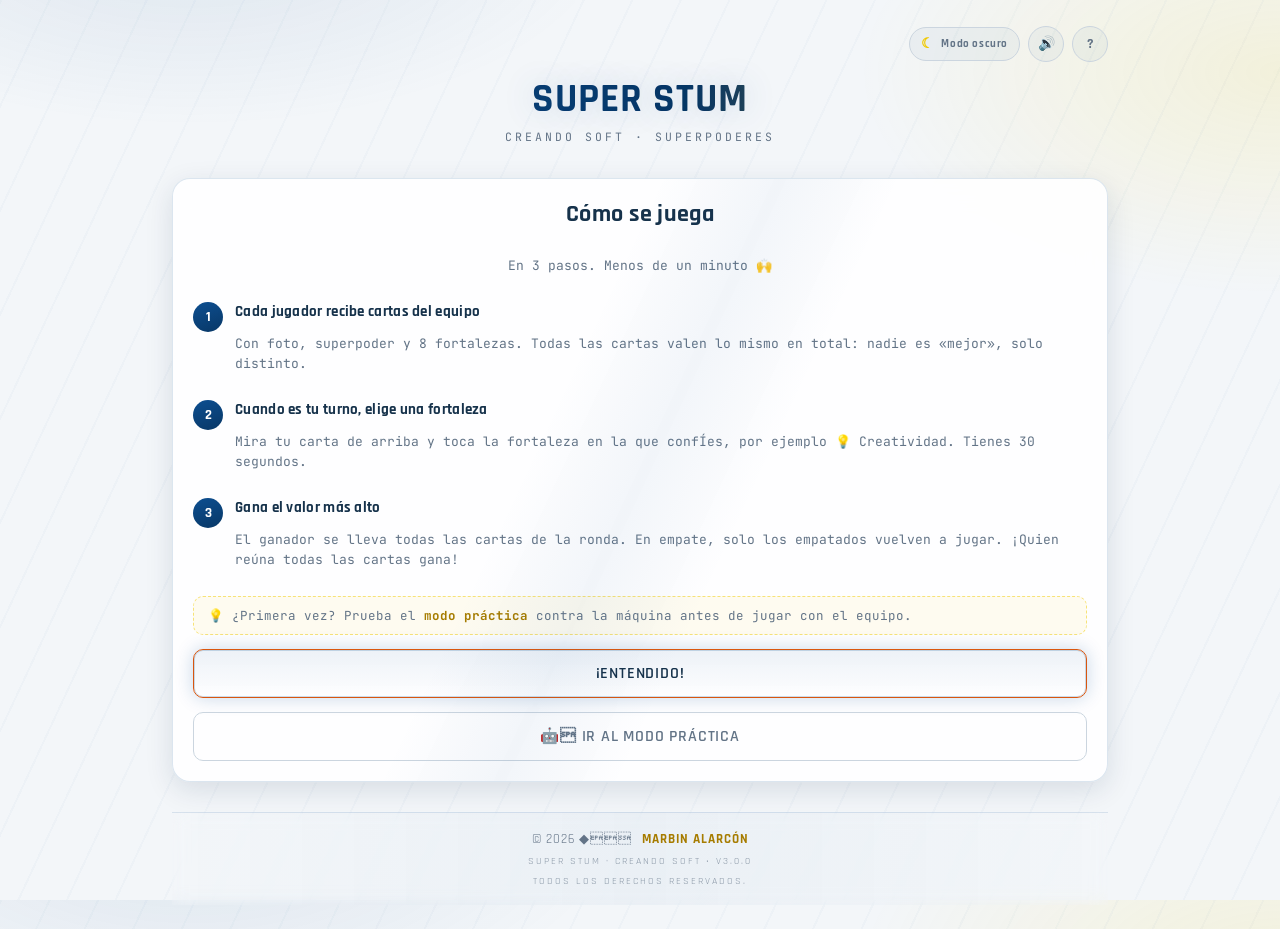
==== index.html @ 9ad87835 "first commit" ====
<!DOCTYPE html>
<html lang="es">

<head>
    <meta charset="UTF-8">
    <meta name="viewport"
        content="width=device-width, initial-scale=1, maximum-scale=1, user-scalable=no, viewport-fit=cover">
    <meta name="theme-color" id="meta-theme-color" content="#080b10">
    <meta name="description"
        content="Juego de cartas de superpoderes del equipo, estilo Super Trunfo, multijugador en lí­nea ví­a P2P.">
    <title>SUPER STUM - Creando Soft</title>

    <!-- PWA: manifiesto e iconos -->
    <link rel="manifest" href="manifest.json">
    <link rel="icon" href="icons/icon.svg" type="image/svg+xml">
    <!-- iOS no admite SVG aquÃ­: coloca un PNG de 192px en icons/icon-192.png -->
    <link rel="apple-touch-icon" href="icons/icon-192.png">
    <meta name="apple-mobile-web-app-capable" content="yes">
    <meta name="apple-mobile-web-app-status-bar-style" content="black-translucent">
    <meta name="apple-mobile-web-app-title" content="SUPER STUM">
    <meta name="mobile-web-app-capable" content="yes">

    <!-- Tema antes del primer render: evita el destello de color al abrir la app.
         Este fragmento va inline a propósito; el resto del JS está en js/app.js. -->
    <script>
        (function () {
            var m = null;
            try { m = localStorage.getItem("superstum-theme"); } catch (e) { }
            if (m !== "light" && m !== "dark") {
                m = (window.matchMedia && window.matchMedia("(prefers-color-scheme: light)").matches) ? "light" : "dark";
            }
            document.documentElement.setAttribute("data-theme", m);
        })();
    </script>

    <link rel="preconnect" href="https://fonts.googleapis.com">
    <link rel="preconnect" href="https://fonts.gstatic.com" crossorigin>
    <link
        href="https://fonts.googleapis.com/css2?family=Rajdhani:wght@500;600;700&family=JetBrains+Mono:wght@400;500;600;700&display=swap"
        rel="stylesheet">

    <!-- Estilos de la app (separados del HTML) -->
    <link rel="stylesheet" href="css/styles.css">
</head>

<body>
    <div id="app">

        <div class="logo">
            <div class="top-controls">
                <button class="theme-toggle" id="btn-theme" type="button" aria-label="Cambiar modo de color" title="Cambiar modo claro/oscuro">
                    <span id="theme-icon">☀</span>
                    <span id="theme-label">Modo claro</span>
                </button>
                <button class="round-btn" id="btn-sound" type="button" aria-label="Activar o silenciar sonidos" title="Sonidos: activados/desactivados">ð</button>
                <button class="round-btn" id="btn-help" type="button" aria-label="Cómo se juega" title="Cómo se juega">?</button>
            </div>
            <h1>SUPER STUM</h1>
            <p id="app-subtitle">Creando Soft</p>
        </div>

        <!-- ===================== LOBBY ===================== -->
        <section id="screen-lobby" class="screen active">
            <div class="panel name-field">
                <label for="input-name">Tu nombre</label>
                <input type="text" id="input-name" class="name-input" placeholder="Tu nombre o apodo" maxlength="18">
            </div>

            <details class="panel respect-note">
                <summary>🤝 Juego limpio: cómo se hicieron las cartas</summary>
                <ul id="respect-list"></ul>
            </details>

            <div class="mode-row">
                <div class="panel mode-card" id="btn-goto-host">
                    <h3>🎮 Crear sala</h3>
                    <p class="muted">Genera un código y compártelo con hasta 5 compañeros.</p>
                </div>

                <div class="divider">o</div>

                <div class="panel mode-card join">
                    <h3>🔗 Unirse a sala</h3>
                    <p class="muted">Ingresa el código que te compartió el anfitrión.</p>
                    <div class="stack" style="margin-top:12px;">
                        <input type="text" id="input-join-code" placeholder="Código" maxlength="8">
                        <button class="btn btn-accent btn-block" id="btn-join">Unirme a la partida</button>
                    </div>
                </div>
                <div class="divider">o</div>

                <div class="panel mode-card bot" id="btn-solo">
                    <h3>🤖 Modo práctica</h3>
                    <p class="muted">Juega solo contra 3 rivales virtuales. Ideal para aprender sin crear sala y sin conexión.</p>
                </div>
            </div>

            <p class="muted center" style="margin-top:6px;">Para jugar con tus compañeros se necesita conexión a
                internet. Hasta 6 jugadores por sala. El <b>modo práctica</b> funciona sin conexión.</p>
        </section>

        <!-- ===================== CÓMO JUGAR ===================== -->
        <section id="screen-help" class="screen">
            <div class="panel stack help-panel">
                <h2 class="center">Cómo se juega</h2>
                <p class="muted center">En 3 pasos. Menos de un minuto 🙌</p>

                <ol class="help-steps">
                    <li>
                        <span class="step-num">1</span>
                        <div>
                            <b>Cada jugador recibe cartas del equipo</b>
                            <p class="muted">Con foto, superpoder y 8 fortalezas. Todas las cartas valen lo mismo en
                                total: nadie es «mejor», solo distinto.</p>
                        </div>
                    </li>
                    <li>
                        <span class="step-num">2</span>
                        <div>
                            <b>Cuando es tu turno, elige una fortaleza</b>
                            <p class="muted">Mira tu carta de arriba y toca la fortaleza en la que confÍ­es, por ejemplo
                                💡 Creatividad. Tienes 30 segundos.</p>
                        </div>
                    </li>
                    <li>
                        <span class="step-num">3</span>
                        <div>
                            <b>Gana el valor más alto</b>
                            <p class="muted">El ganador se lleva todas las cartas de la ronda. En empate, solo los
                                empatados vuelven a jugar. ¡Quien reúna todas las cartas gana!</p>
                        </div>
                    </li>
                </ol>

                <div class="help-tip">💡 ¿Primera vez? Prueba el <b>modo práctica</b> contra la máquina antes de jugar
                    con el equipo.</div>

                <button class="btn btn-primary btn-block" id="btn-help-ok">¡Entendido!</button>
                <button class="btn btn-ghost btn-block" id="btn-help-solo">🤖 Ir al modo práctica</button>
            </div>
        </section>

        <!-- ===================== SALA DE ESPERA / LOBBY ===================== -->
        <section id="screen-waiting" class="screen">
            <div class="panel stack lobby-panel">
                <h3 id="waiting-title" class="center">Creando sala...</h3>
                <div id="waiting-code-block" class="hidden">
                    <p class="muted center">Comparte este código con tus compañeros:</p>
                    <div class="code-display" id="host-code">------</div>
                    <button class="btn btn-ghost btn-block" id="btn-copy-code" style="margin-top:10px;">📋 Copiar código</button>
                    <button class="btn btn-ghost btn-block" id="btn-share-code" style="margin-top:8px;">📤 Compartir código</button>
                </div>
                <div class="spinner" id="waiting-spinner"></div>
                <p class="muted center" id="waiting-status">Esperando conexión… </p>

                <div class="player-roster" id="lobby-roster"></div>

                <button class="btn btn-primary btn-block hidden" id="btn-start-game">▶ Iniciar partida</button>
                <button class="btn btn-ghost btn-block" id="btn-cancel-wait">Cancelar</button>
            </div>
        </section>

        <!-- ===================== JUEGO ===================== -->
        <section id="screen-game" class="screen">
            <div class="hud">
                <div class="hud-left">
                    <span class="pill room-pill"><span class="dot"></span> <b id="hud-room-code">—</b></span>
                    <span class="pill">👥 <b id="hud-player-count">0</b></span>
                    <span class="pill">Ronda <b id="hud-round">0</b></span>
                </div>
                <button class="btn-icon" id="btn-leave-game" title="Salir de la partida">✕</button>
            </div>

            <div class="hud">
                <span class="pill">🃏 Mis cartas: <b id="hud-my-cards">0</b></span>
                <div id="turn-banner" class="turn-banner">Repartiendo cartas…</div>
            </div>
            <div class="turn-timer hidden" id="turn-timer"><span id="turn-timer-fill"></span></div>
            

            <div class="arena">
                <div class="opponents-strip" id="opponents-strip"></div>

                <div class="main-duel">
                    <div class="card-wrap">
                        <div class="card" id="card-mine">
                            <div class="card-media" id="media-mine">
                                <div class="glyph-fallback">🂠</div>
                            </div>
                            <div class="card-top">
                                <span class="el-tag">—</span>
                            </div>
                            <div class="card-body">
                                <div class="card-header">
                                    <div class="card-name">—</div>
                                    <div class="card-power" id="power-mine"></div>
                                    <div class="card-quote" id="quote-mine"></div>
                                </div>
                                <div class="stats" id="stats-mine"></div>
                            </div>
                        </div>
                    </div>

                    <div class="turn-hint hidden" id="turn-hint">👇 Toca una fortaleza de tu carta para competir</div>
                    <div class="pot-tag hidden" id="pot-tag"></div>
                    <div class="log-box" id="log-box">La partida va a comenzar…</div>
                </div>
            </div>
        </section>



        <!-- ===================== FIN DE PARTIDA ===================== -->
        <section id="screen-gameover" class="screen">
            <div class="trophy" id="go-trophy">🏆</div>
            <h2 id="go-title">—</h2>
            <p class="muted" id="go-sub">—</p></p>
            <div class="final-standings" id="final-standings"></div>
            <div class="stack" style="width:100%; max-width:280px;">
                <button class="btn btn-primary btn-block" id="btn-rematch">↻ Jugar otra vez</button>
                <button class="btn btn-ghost btn-block" id="btn-back-lobby">Volver al inicio</button>
            </div>
        </section>

        <footer class="game-footer">

            <div class="footer-line">
                © 2026 ◆ <strong>Marbin Alarcón</strong>
            </div>

            <div class="footer-line small" id="footer-version">
                SUPER STUM • Creando Soft • v3.0.0
            </div>

            <div class="footer-line small">
                Todos los derechos reservados.
            </div>

        </footer>


    </div>
    <canvas id="confetti"></canvas>
    <div id="toast"></div>

    <!-- Lógica de la app (separada del HTML). PeerJS se descarga bajo demanda
         desde js/app.js al crear o unirse a una sala. -->
    <script src="js/app.js" defer></script>
</body>

</html>
---- css/styles.css ----
/* =====================================================================
   TOKENS â Identidad "Arena HologrÃ¡fica"
   Fondo grafito frÃ­o + energÃ­a Ã¡mbar (tÃº) vs jade (rivales) + acento
   violeta para rareza. TipografÃ­a Rajdhani (condensada, deportiva)
   para display y JetBrains Mono para datos/HUD.
   ===================================================================== */
:root {
    --bg-void: #080b10;
    --bg-panel: #12181f;
    --bg-panel-2: #182029;
    --line: #253040;
    --line-soft: rgba(255, 255, 255, .06);
    --ember: #ff7a29;
    --ember-soft: rgba(255, 122, 41, .18);
    --jade: #17e3a6;
    --jade-soft: rgba(23, 227, 166, .16);
    --violet: #9b7bff;
    --gold: #ffc857;
    --text: #eef4f2;
    --text-dim: #8996a3;
    --danger: #ff4d5e;
    --ok: #17e3a6;
    --radius: 18px;
    --radius-sm: 12px;
    --font-display: 'Rajdhani', sans-serif;
    --font-mono: 'JetBrains Mono', monospace;


    /* Identidad Creando Soft */
    --brand-blue: #0d4f91;
    --brand-blue-dark: #083766;
    --brand-yellow: #f0c900;
    --brand-gray: #7f8790;
    --panel-glass: rgba(16, 34, 54, .78);
    --card-top: #17304a;
    --card-bottom: #081521;
    --white-soft: rgba(255, 255, 255, .06);

    /* Tokens de superficie (se redefinen en modo claro) */
    --fill-1: rgba(255, 255, 255, .03);
    --fill-2: rgba(255, 255, 255, .06);
    --stripe: rgba(255, 255, 255, .015);
    --border-faint: rgba(255, 255, 255, .08);
    --shadow-panel: 0 8px 32px 0 rgba(0, 0, 0, .4);
    --shadow-card: 0 14px 34px -10px rgba(0, 0, 0, .7);
    --hex-text: #091522;
    --avatar-end: #0a0e13;
}

/* Modo claro */
:root[data-theme="light"] {
    --bg-void: #f3f6f9;
    --bg-panel: #ffffff;
    --bg-panel-2: #eef2f6;
    --line: #cbd5df;
    --line-soft: rgba(13, 79, 145, .14);
    --text: #16324b;
    --text-dim: #637487;
    --panel-glass: rgba(255, 255, 255, .88);
    --card-top: #ffffff;
    --card-bottom: #eaf0f5;
    --white-soft: rgba(13, 79, 145, .045);

    --ember: #d9560f;
    --ember-soft: rgba(13, 79, 145, .10);
    --jade: #0a8a67;
    --jade-soft: rgba(240, 201, 0, .14);
    --gold: #a67c00;
    --violet: #6a4fd6;
    --danger: #d7263d;
    --ok: #0a8a67;

    --fill-1: rgba(13, 79, 145, .035);
    --fill-2: rgba(13, 79, 145, .07);
    --stripe: rgba(13, 79, 145, .025);
    --border-faint: rgba(13, 79, 145, .14);
    --shadow-panel: 0 8px 28px 0 rgba(20, 45, 70, .12);
    --shadow-card: 0 14px 34px -10px rgba(20, 45, 70, .18);
    --hex-text: #ffffff;
    --avatar-end: #dfe8ef;
}

:root[data-theme="dark"] {
    color-scheme: dark;
}

:root[data-theme="light"] {
    color-scheme: light;
}

* {
    box-sizing: border-box;
    -webkit-tap-highlight-color: transparent;
}

html,
body {
    height: 100%;
}

body {
    margin: 0;
    min-height: 100vh;
    min-height: 100dvh;
    background:
        radial-gradient(ellipse 60% 40% at 15% -8%, var(--ember-soft), transparent 55%),
        radial-gradient(ellipse 60% 45% at 100% 8%, var(--jade-soft), transparent 55%),
        repeating-linear-gradient(115deg, var(--stripe) 0 2px, transparent 2px 44px),
        var(--bg-void);
    color: var(--text);
    font-family: var(--font-mono);
    overflow-x: hidden;
    padding: env(safe-area-inset-top) env(safe-area-inset-right) env(safe-area-inset-bottom) env(safe-area-inset-left);
}

#app {
    max-width: 560px;
    margin: 0 auto;
    min-height: 100vh;
    min-height: 100dvh;
    display: flex;
    flex-direction: column;
    padding: clamp(14px, 3vw, 20px) clamp(14px, 4vw, 22px) 24px;
}

.screen {
    display: none;
    flex: 1;
    flex-direction: column;
    animation: fadeIn .35s ease;
}

.screen.active {
    display: flex;
}

@keyframes fadeIn {
    from {
        opacity: 0;
        transform: translateY(6px);
    }

    to {
        opacity: 1;
        transform: translateY(0);
    }
}

h1,
h2,
h3 {
    font-family: var(--font-display);
    font-weight: 700;
    margin: 0;
    letter-spacing: .3px;
}

.theme-toggle {
    display: flex;
    width: fit-content;
    align-items: center;
    gap: 7px;
    margin: 0 0 12px auto;
    padding: 7px 11px;
    border: 1px solid var(--line);
    border-radius: 999px;
    background: var(--white-soft);
    color: var(--text-dim);
    font-family: var(--font-display);
    font-size: 11px;
    font-weight: 700;
    letter-spacing: .6px;
    cursor: pointer;
    transition: all .2s ease;
}

.theme-toggle:hover {
    border-color: var(--brand-yellow);
    color: var(--text);
    box-shadow: 0 0 14px rgba(240, 201, 0, .18);
}

.theme-toggle span:first-child {
    color: var(--brand-yellow);
    font-size: 14px;
}

.logo {
    text-align: center;
    margin: 6px 0 22px;
}

.logo h1 {
    font-size: clamp(28px, 8vw, 40px);
    font-weight: 700;
    letter-spacing: 1px;
    background: linear-gradient(90deg, var(--ember), var(--gold) 45%, var(--jade));
    -webkit-background-clip: text;
    background-clip: text;
    color: transparent;
    text-shadow: 0 0 34px rgba(13, 79, 145, .2);
}

.logo p {
    color: var(--text-dim);
    font-size: 11.5px;
    letter-spacing: 3px;
    text-transform: uppercase;
    margin-top: 4px;
}

/* ---------- botones / inputs ---------- */
.btn {
    font-family: var(--font-display);
    font-weight: 600;
    font-size: 15.5px;
    letter-spacing: .8px;
    text-transform: uppercase;
    color: var(--text);
    background: linear-gradient(180deg, var(--fill-2), transparent);
    border: 1px solid var(--line);
    border-radius: 10px;
    padding: 14px 18px;
    cursor: pointer;
    transition: transform .12s ease, box-shadow .2s ease, border-color .2s ease, opacity .2s ease;
    -webkit-user-select: none;
    user-select: none;
}

.btn:active {
    transform: scale(.97);
}

.btn-primary {
    border-color: var(--ember);
    box-shadow: 0 0 0 1px rgba(13, 79, 145, .2) inset, 0 0 18px rgba(13, 79, 145, .22);
}

.btn-primary:hover {
    box-shadow: 0 0 0 1px rgba(13, 79, 145, .4) inset, 0 0 28px rgba(13, 79, 145, .38);
}

.btn-accent {
    border-color: var(--jade);
    box-shadow: 0 0 0 1px rgba(240, 201, 0, .2) inset, 0 0 18px rgba(240, 201, 0, .22);
}

.btn-accent:hover {
    box-shadow: 0 0 0 1px rgba(240, 201, 0, .4) inset, 0 0 28px rgba(240, 201, 0, .38);
}

.btn-ghost {
    background: transparent;
    border-color: var(--line);
    color: var(--text-dim);
}

.btn:disabled {
    opacity: .35;
    cursor: not-allowed;
    filter: grayscale(.4);
}

.btn-block {
    width: 100%;
}

.btn-icon {
    width: 38px;
    height: 38px;
    flex: 0 0 auto;
    border-radius: 10px;
    border: 1px solid var(--line);
    background: var(--fill-1);
    color: var(--text-dim);
    font-size: 15px;
    cursor: pointer;
    display: flex;
    align-items: center;
    justify-content: center;
    transition: border-color .2s ease, color .2s ease;
}

.btn-icon:hover {
    border-color: var(--danger);
    color: var(--danger);
}

input[type=text] {
    font-family: var(--font-mono);
    font-size: 16px;
    letter-spacing: 2px;
    text-transform: uppercase;
    color: var(--text);
    background: var(--fill-1);
    border: 1px solid var(--line);
    border-radius: 10px;
    padding: 14px 16px;
    width: 100%;
    outline: none;
    text-align: center;
}

input[type=text]:focus {
    border-color: var(--ember);
    box-shadow: 0 0 0 3px rgba(255, 122, 41, .14);
}

input.name-input {
    text-transform: none;
    letter-spacing: .5px;
}

input.name-input:focus {
    border-color: var(--jade);
    box-shadow: 0 0 0 3px rgba(23, 227, 166, .14);
}

/* ---------- panel ---------- */
.panel {
    background: var(--panel-glass);
    backdrop-filter: blur(14px);
    -webkit-backdrop-filter: blur(14px);
    border: 1px solid var(--line-soft);
    box-shadow: var(--shadow-panel);
    border-radius: var(--radius);
    padding: 20px;
    position: relative;
    overflow: hidden;
}

.panel::before {
    content: "";
    position: absolute;
    inset: 0;
    background: linear-gradient(115deg, transparent 40%, rgba(13, 79, 145, .05) 50%, transparent 60%);
    pointer-events: none;
}

.stack {
    display: flex;
    flex-direction: column;
    gap: 14px;
}

.row {
    display: flex;
    gap: 10px;
}

.center {
    text-align: center;
}

.muted {
    color: var(--text-dim);
    font-size: 13px;
    line-height: 1.5;
}

.divider {
    display: flex;
    align-items: center;
    gap: 10px;
    color: var(--text-dim);
    font-size: 11px;
    letter-spacing: 2px;
    margin: 6px 0;
    text-transform: uppercase;
}

.divider::before,
.divider::after {
    content: "";
    flex: 1;
    height: 1px;
    background: var(--line);
}

/* ---------- lobby ---------- */
#screen-lobby {
    justify-content: center;
    gap: 16px;
}

.name-field {
    display: flex;
    flex-direction: column;
    gap: 6px;
}

.name-field label {
    font-size: 11px;
    letter-spacing: 2px;
    text-transform: uppercase;
    color: var(--text-dim);
}

.mode-row {
    display: flex;
    flex-direction: column;
    gap: 16px;
}

.mode-card {
    cursor: pointer;
}

.mode-card h3 {
    font-size: 17px;
    color: var(--ember);
    margin-bottom: 6px;
    letter-spacing: .5px;
}

.mode-card.join h3 {
    color: var(--jade);
}

.code-display {
    font-family: var(--font-mono);
    font-weight: 700;
    font-size: clamp(22px, 7vw, 30px);
    letter-spacing: 6px;
    text-align: center;
    color: var(--gold);
    background: rgba(240, 201, 0, .07);
    border: 1px dashed rgba(240, 201, 0, .5);
    border-radius: 10px;
    padding: 16px 10px;
    word-break: break-all;
    text-shadow: 0 0 18px rgba(255, 200, 87, .5);
}

.spinner {
    width: 32px;
    height: 32px;
    margin: 12px auto 2px;
    border-radius: 50%;
    border: 3px solid rgba(13, 79, 145, .15);
    border-top-color: var(--ember);
    animation: spin 1s linear infinite;
}

@keyframes spin {
    to {
        transform: rotate(360deg);
    }
}

/* ---------- sala de espera / roster ---------- */
.lobby-panel {
    margin: auto 0;
}

.player-roster {
    display: flex;
    flex-direction: column;
    gap: 8px;
    max-height: 40vh;
    overflow-y: auto;
}

.roster-empty {
    text-align: center;
    font-size: 12px;
    color: var(--text-dim);
    padding: 10px;
}

.roster-row {
    display: flex;
    align-items: center;
    gap: 10px;
    background: var(--fill-1);
    border: 1px solid var(--line);
    border-radius: var(--radius-sm);
    padding: 8px 12px;
}

.roster-row.me {
    border-color: var(--jade);
    box-shadow: 0 0 0 1px rgba(240, 201, 0, .18) inset;
}

.hex {
    --hex-color: var(--ember);
    position: relative;
    width: 38px;
    height: 38px;
    flex: 0 0 auto;
    clip-path: polygon(25% 3%, 75% 3%, 100% 50%, 75% 97%, 25% 97%, 0% 50%);
    background: linear-gradient(160deg, rgba(255, 255, 255, .12), rgba(0, 0, 0, .3)), var(--hex-color);
    display: flex;
    align-items: center;
    justify-content: center;
    font-family: var(--font-display);
    font-weight: 700;
    font-size: 15px;
    color: var(--hex-text);
    overflow: hidden;
}

.hex img {
    width: 100%;
    height: 100%;
    object-fit: cover;
}

.roster-info {
    flex: 1;
    min-width: 0;
}

.roster-name {
    font-family: var(--font-display);
    font-weight: 600;
    font-size: 14px;
    white-space: nowrap;
    overflow: hidden;
    text-overflow: ellipsis;
}

.roster-tag {
    font-size: 10px;
    letter-spacing: 1px;
    text-transform: uppercase;
    color: var(--text-dim);
}

.roster-dot {
    width: 8px;
    height: 8px;
    border-radius: 50%;
    background: var(--jade);
    box-shadow: 0 0 8px var(--jade);
    flex: 0 0 auto;
}

.roster-dot.off {
    background: var(--danger);
    box-shadow: 0 0 8px var(--danger);
}

/* ---------- juego ---------- */
#screen-game {
    gap: 12px;
}

.hud {
    display: flex;
    justify-content: space-between;
    align-items: center;
    gap: 8px;
    font-size: 12px;
    color: var(--text-dim);
    letter-spacing: .5px;
}

.hud-left {
    display: flex;
    gap: 8px;
    flex-wrap: wrap;
}

.hud b {
    color: var(--text);
    font-family: var(--font-display);
    font-size: 14px;
}

.pill {
    display: inline-flex;
    align-items: center;
    gap: 6px;
    background: var(--fill-1);
    border: 1px solid var(--line);
    border-radius: 999px;
    padding: 5px 12px;
    font-size: 11px;
}

.dot {
    width: 7px;
    height: 7px;
    border-radius: 50%;
    background: var(--jade);
    box-shadow: 0 0 8px var(--jade);
}

.turn-banner {
    text-align: center;
    font-family: var(--font-display);
    font-weight: 600;
    font-size: 15px;
    letter-spacing: .3px;
    padding: 10px;
    border-radius: 10px;
    border: 1px solid var(--line);
    background: var(--fill-1);
    transition: all .3s ease;
}

.turn-banner.mine {
    border-color: var(--ember);
    color: var(--ember);
    box-shadow: 0 0 20px rgba(13, 79, 145, .18) inset;
    animation: border-glow 3s infinite ease-in-out;
}

.turn-banner.theirs {
    border-color: var(--jade);
    color: var(--jade);
    box-shadow: 0 0 20px rgba(240, 201, 0, .15) inset;
}

@keyframes border-glow {

    0%,
    100% {
        box-shadow: 0 0 10px rgba(13, 79, 145, .12) inset;
    }

    50% {
        box-shadow: 0 0 22px rgba(13, 79, 145, .12) inset;
    }
}

/* ---------- arena / oponentes ---------- */
.arena {
    display: flex;
    flex-direction: column;
    gap: 12px;
    flex: 1;
}


.opponents-strip {
    display: flex;
    gap: 8px;
    overflow-x: auto;
    padding-bottom: 4px;
    scrollbar-width: thin;
}

.opp-chip {
    flex: 0 0 auto;
    width: 92px;
    display: flex;
    flex-direction: column;
    align-items: center;
    gap: 5px;
    background: var(--fill-1);
    border: 1px solid var(--line);
    border-radius: var(--radius-sm);
    padding: 8px 6px;
    text-align: center;
    transition: border-color .25s ease, box-shadow .25s ease, opacity .25s ease;
}

.opp-chip.active-turn {
    border-color: var(--jade);
    box-shadow: 0 0 16px rgba(240, 201, 0, .3);
}

.opp-chip.eliminated {
    opacity: .35;
    filter: grayscale(.6);
}

.opp-chip .hex {
    width: 89px;
    height: 89px;
}

.opp-chip .roster-name {
    font-size: 11.5px;
    max-width: 84px;
}

.opp-count {
    font-size: 10px;
    color: var(--text-dim);
}

.opp-stat-result {
    font-family: var(--font-mono);
    font-weight: 700;
    font-size: 12px;
    padding: 1px 7px;
    border-radius: 999px;
    margin-top: 1px;
}

.opp-stat-result.win {
    color: var(--danger);
    background: rgba(201, 74, 85, .12);
}

.opp-stat-result.lose {
    color: var(--jade);
    background: rgba(240, 201, 0, .12);
}

.opp-stat-result.tie {
    color: var(--gold);
    background: rgba(240, 201, 0, .12);
}

/* ---------- carta ---------- */
.main-duel {
    display: flex;
    flex-direction: column;
    gap: 12px;
}

.card-wrap {
    perspective: 900px;
}

.card {
    position: relative;
    border-radius: 18px;
    padding: 16px;
    min-height: 280px;
    display: flex;
    flex-direction: column;
    justify-content: space-between;
    background:
        radial-gradient(circle at 25% 0%, rgba(255, 255, 255, .07), transparent 55%),
        linear-gradient(160deg, var(--card-top) 0%, var(--card-bottom) 100%);
    border: 1px solid var(--el-color, var(--ember));
    box-shadow:
        0 0 0 1px var(--fill-1) inset,
        var(--shadow-card),
        0 0 30px -6px var(--el-color, var(--ember));
    transition: box-shadow .3s ease, transform .3s ease;
}

.card.facedown {
    align-items: center;
    justify-content: center;
    background:
        repeating-linear-gradient(45deg, rgba(13, 79, 145, .05) 0 8px, rgba(23, 227, 166, .05) 8px 16px),
        linear-gradient(160deg, var(--card-top), var(--card-bottom));
}

.card.facedown .rune {
    font-size: 42px;
    opacity: .55;
    color: var(--ember);
    text-shadow: 0 0 20px var(--ember);
}

.card .el-tag {
    font-size: 10px;
    letter-spacing: 1.5px;
    text-transform: uppercase;
    color: var(--el-color, var(--ember));
    border: 1px solid var(--el-color, var(--ember));
    display: inline-block;
    padding: 3px 9px;
    border-radius: 999px;
    align-self: flex-start;
    font-family: var(--font-display);
    font-weight: 600;
}

.card .card-name {
    font-family: var(--font-display);
    font-weight: 700;
    font-size: 17px;
    line-height: 1.2;
    margin: 10px 0 6px;
    color: var(--text);
}

.card-media {
    position: relative;
    width: 100%;
    height: 390px;
    border-radius: 12px;
    overflow: hidden;
    margin: 2px 0 8px;
    background: var(--fill-1);
    border: 1px solid var(--border-faint);
    box-shadow: 0 0 18px -4px var(--el-color, var(--ember)) inset;
}

.card-media img {
    width: 100%;
    height: 100%;
    object-fit: cover;
    display: block;
    filter: saturate(1.05);
}

.card-media .glyph-fallback {
    width: 100%;
    height: 100%;
    display: flex;
    align-items: center;
    justify-content: center;
    font-size: 34px;
    filter: drop-shadow(0 0 8px var(--el-color));
}

.media-mine div {
    border-color: var(--ember);
    height: 500px;
    border: 2px solid var(--ember);
    box-shadow: 0 0 18px -4px var(--ember) inset
}

.stats {
    display: flex;
    flex-direction: column;
    gap: 6px;
}

.stat-row {
    display: flex;
    align-items: center;
    justify-content: space-between;
    font-size: 12.5px;
    padding: 8px 10px;
    border-radius: 8px;
    background: var(--fill-1);
    border: 1px solid transparent;
}

.stat-row .k {
    color: var(--text-dim);
    letter-spacing: .5px;
}

.stat-row .v {
    font-weight: 700;
    color: var(--text);
}

.stat-row.clickable {
    cursor: pointer;
    border-color: var(--line);
    transition: border-color .15s ease, transform .1s ease, background .15s ease;
}

.stat-row.clickable:active {
    transform: scale(.97);
}

.stat-row.clickable:hover {
    border-color: var(--ember);
    background: rgba(13, 79, 145, .06);
}

.stat-row.chosen {
    border-color: var(--gold);
    box-shadow: 0 0 14px rgba(255, 201, 0, .35);
}

.stat-row.win {
    border-color: var(--jade);
    background: rgba(23, 227, 166, .08);
    box-shadow: 0 0 14px rgba(23, 201, 0, .3);
}

.stat-row.lose {
    border-color: var(--danger);
    background: rgba(201, 74, 85, .08);
    opacity: .75;
}

/* Barra de duelo â elemento distintivo: compara mi valor contra el
   mejor rival cuando se resuelve una ronda */
.duel-gauge {
    display: flex;
    align-items: center;
    gap: 6px;
    height: 6px;
    margin-top: 4px;
    border-radius: 4px;
    overflow: hidden;
    background: var(--fill-2);
}

.duel-gauge span {
    height: 100%;
    display: block;
    transition: width .5s cubic-bezier(.2, .9, .25, 1);
}

.duel-gauge .g-mine {
    background: var(--ember);
}

.duel-gauge .g-opp {
    background: var(--jade);
}

.log-box {
    min-height: 40px;
    font-size: 12.5px;
    color: var(--text-dim);
    text-align: center;
    padding: 10px 8px;
    border-radius: 10px;
    border: 1px solid var(--line);
    background: var(--fill-1);
    line-height: 1.5;
}

.log-box b {
    color: var(--gold);
}

.pot-tag {
    text-align: center;
    font-size: 11px;
    color: var(--violet);
    letter-spacing: 1px;
    text-transform: uppercase;
}

/* ---------- gameover ---------- */
#screen-gameover {
    justify-content: center;
    align-items: center;
    text-align: center;
    gap: 16px;
}

.trophy {
    font-size: 56px;
    filter: drop-shadow(0 0 24px var(--gold));
}

#go-title {
    font-size: clamp(24px, 7vw, 32px);
}

#go-title.win {
    color: var(--jade);
    text-shadow: 0 0 24px rgba(240, 201, 0, .5);
}

#go-title.lose {
    color: var(--danger);
    text-shadow: 0 0 24px rgba(201, 74, 85, .5);
}

.final-standings {
    display: flex;
    flex-direction: column;
    gap: 6px;
    width: 100%;
    max-width: 320px;
}

.game-footer {
    margin-top: 30px;
    padding: 18px 15px;
    text-align: center;

    border-top: 1px solid var(--border-faint);

    background:
        linear-gradient(90deg,
            transparent,
            rgba(255, 255, 255, .03),
            transparent);

    backdrop-filter: blur(8px);

    animation: fadeIn 1.5s ease;

    color: var(--text-dim);
}

.footer-line {

    display: flex;
    justify-content: center;
    align-items: center;
    flex-wrap: wrap;
    gap: 10px;

    font-family: var(--font-display);

    font-size: 13px;

    letter-spacing: 1px;

    text-transform: uppercase;

}

.footer-line strong {

    color: var(--gold);

    font-weight: 700;

    text-shadow: 0 0 10px rgba(240, 201, 0, .35);

}

.separator {

    color: var(--ember);

    opacity: .8;

}

.footer-line.small {

    margin-top: 8px;

    font-size: 10px;

    letter-spacing: 2px;

    color: var(--text-dim);

    opacity: .7;

}

@media (max-width:480px) {

    .footer-line {

        flex-direction: column;

        gap: 4px;

    }

    .separator {

        display: none;

    }

}

:root[data-theme="light"] body {
    background:
        radial-gradient(ellipse 60% 40% at 15% -8%, rgba(13, 79, 145, .10), transparent 55%),
        radial-gradient(ellipse 60% 45% at 100% 8%, rgba(240, 201, 0, .12), transparent 55%),
        repeating-linear-gradient(115deg, rgba(13, 79, 145, .025) 0 2px, transparent 2px 44px),
        var(--bg-void);
}

:root[data-theme="light"] .card {
    box-shadow:
        0 0 0 1px rgba(13, 79, 145, .08) inset,
        var(--shadow-card),
        0 0 30px -10px var(--el-color, var(--brand-blue));
}

:root[data-theme="light"] .logo h1 {
    background: linear-gradient(90deg, var(--brand-blue), var(--brand-blue-dark) 55%, #a67c00);
    -webkit-background-clip: text;
    background-clip: text;
    color: transparent;
}

:root[data-theme="light"] .code-display {
    background: rgba(240, 201, 0, .16);
    border-color: rgba(166, 124, 0, .6);
    text-shadow: none;
}

:root[data-theme="light"] .footer-line strong,
:root[data-theme="light"] .log-box b {
    text-shadow: none;
}

:root[data-theme="light"] .btn-icon:hover {
    background: rgba(215, 38, 61, .08);
}

:root[data-theme="light"] .card.facedown .rune {
    color: var(--brand-blue);
    text-shadow: none;
}

:root[data-theme="light"] .roster-row,
:root[data-theme="light"] .opp-chip,
:root[data-theme="light"] .turn-banner,
:root[data-theme="light"] .log-box {
    background: rgba(13, 79, 145, .035);
}

:root[data-theme="light"] .card.facedown {
    background:
        repeating-linear-gradient(45deg, rgba(13, 79, 145, .05) 0 8px, rgba(240, 201, 0, .06) 8px 16px),
        linear-gradient(160deg, #eef3f7, #dfe8ef);
}

:root[data-theme="light"] input[type=text] {
    background: rgba(13, 79, 145, .035);
}

:root[data-theme="light"] .game-footer {
    border-top-color: rgba(13, 79, 145, .12);
    background: linear-gradient(90deg, transparent, rgba(13, 79, 145, .035), transparent);
}

.hidden {
    display: none !important;
}

/* toasts */
#toast {
    position: fixed;
    left: 50%;
    bottom: 24px;
    transform: translate(-50%, 20px);
    background: var(--bg-panel);
    border: 1px solid var(--ember);
    color: var(--text);
    padding: 10px 16px;
    border-radius: 10px;
    font-size: 13px;
    opacity: 0;
    pointer-events: none;
    transition: all .3s ease;
    z-index: 50;
    max-width: 88vw;
    text-align: center;
}

#toast.show {
    opacity: 1;
    transform: translate(-50%, 0);
}

/* =====================================================================
   RESPONSIVE â de mÃ³vil (base) a escritorio. La grilla de oponentes
   es fluida (auto-fill) y a partir de 860px la arena pasa de columna
   Ãºnica a un layout de dos paneles para aprovechar el ancho.
   ===================================================================== */
@media (min-width: 640px) {
    .card {
        min-height: 420px;
    }

    .mode-row {
        flex-direction: row;
        align-items: stretch;
    }

    .mode-row .mode-card {
        flex: 1;
    }

    .divider {
        flex-direction: column;
        width: 1px;
    }

    .divider::before,
    .divider::after {
        width: 1px;
        height: auto;
        flex: 1;
    }
}

@media (min-width: 860px) {
    #app {
        max-width: 980px;
    }

    .arena {
        flex-direction: row;
        align-items: flex-start;
    }

    .opponents-strip {
        flex-direction: column;
        flex: 0 0 200px;
        overflow-x: visible;
        overflow-y: auto;
        max-height: 560px;
    }

    .opp-chip {
        width: 100%;
        flex-direction: column;
        justify-content: flex-start;
        text-align: left;
        gap: 10px;
        padding: 10px;
    }

    .opp-chip .roster-name {
        max-width: none;
    }

    .main-duel {
        flex: 1;
    }

    .card {
        min-height: 460px;
    }
}

@media (min-width: 640px) {
    .player-roster {
        max-height: none;
    }
}

/* ===== EdiciÃ³n Equipo ===== */
.respect-note {
    margin: 14px 0 4px;
    padding: 12px 16px;
}

.respect-note summary {
    cursor: pointer;
    font-family: var(--font-display);
    font-weight: 600;
    letter-spacing: .5px;
    color: var(--jade);
}

.respect-note ul {
    margin: 10px 0 2px;
    padding-left: 18px;
    color: var(--text-dim);
    font-size: 12.5px;
    line-height: 1.6;
}

.card-header {
    display: flex;
    flex-direction: column;
}

.card-power {
    font-size: 12px;
    color: var(--gold);
    line-height: 1.35;
}

.card-quote {
    font-size: 11.5px;
    color: var(--text-dim);
    font-style: italic;
    line-height: 1.4;
    margin: 2px 0 8px;
}

.card-quote:empty,
.card-power:empty {
    display: none;
}

.card .card-name {
    overflow-wrap: anywhere;
}

.glyph-fallback.avatar {
    font-size: 120px;
    background:
        radial-gradient(circle at 50% 35%, rgba(255, 255, 255, .12), transparent 60%),
        linear-gradient(160deg, var(--el-color, var(--ember)), var(--avatar-end) 88%);
}

.hex {
    font-size: 19px;
}

/* Tono positivo: quien no gana una ronda no se marca en rojo */
.stat-row.lose {
    border-color: var(--line);
    background: var(--fill-1);
    opacity: .85;
}

#go-title.lose {
    color: var(--gold);
    text-shadow: 0 0 24px rgba(255, 200, 87, .4);
}

.opp-stat-result.win {
    color: var(--gold);
    background: rgba(255, 200, 87, .14);
}

.opp-stat-result.lose {
    color: var(--text-dim);
    background: var(--fill-2);
}

/* =====================================================================
   CARTA A PANTALLA COMPLETA
   La foto ocupa toda la carta; el texto y los atributos van encima con
   degradado y "vidrio". El texto de la carta es SIEMPRE claro (va sobre
   la foto), asÃ­ que se ve bien tanto en modo claro como oscuro.
   ===================================================================== */
.card {
    position: relative;
    isolation: isolate;
    overflow: hidden;
    padding: 0;
    min-height: clamp(560px, 150vw, 660px);
    display: flex;
    flex-direction: column;
    justify-content: space-between;
    color: #fff;
    border-radius: 20px;
    border: 1.5px solid var(--el-color, var(--ember));
    animation: none;
}

.card.card-in {
    animation: cardIn .45s cubic-bezier(.2, .9, .25, 1);
}

@keyframes cardIn {
    from {
        opacity: 0;
        transform: translateY(10px) scale(.965);
    }

    to {
        opacity: 1;
        transform: none;
    }
}

.card .card-media {
    position: absolute;
    inset: 0;
    width: auto;
    height: auto;
    margin: 0;
    border: 0;
    border-radius: 0;
    box-shadow: none;
    background: linear-gradient(160deg, var(--card-top), var(--card-bottom));
    z-index: -1;
}

.card .card-media img {
    object-position: 50% 18%;
    filter: saturate(1.08) contrast(1.03);
}

/* degradado: oscurece arriba (etiqueta) y abajo (texto + atributos) */
.card .card-media::after {
    content: "";
    position: absolute;
    inset: 0;
    pointer-events: none;
    background: linear-gradient(180deg,
            rgba(4, 10, 18, .55) 0%,
            rgba(4, 10, 18, 0) 20%,
            rgba(4, 10, 18, 0) 34%,
            rgba(4, 10, 18, .72) 62%,
            rgba(4, 10, 18, .95) 100%);
}

.card .glyph-fallback.avatar {
    align-items: flex-start;
    padding-top: 16%;
    font-size: 150px;
    background:
        radial-gradient(circle at 50% 30%, rgba(255, 255, 255, .14), transparent 60%),
        linear-gradient(160deg, var(--el-color, var(--ember)), #0a1420 90%);
}

.card-top {
    position: relative;
    padding: 14px 14px 0;
    display: flex;
    justify-content: space-between;
    align-items: center;
}

.card .el-tag {
    color: #fff;
    background: rgba(6, 14, 24, .55);
    -webkit-backdrop-filter: blur(6px);
    backdrop-filter: blur(6px);
    border: 1px solid var(--el-color, var(--ember));
    box-shadow: 0 0 12px -2px var(--el-color, var(--ember));
    padding: 5px 12px;
    font-size: 11px;
}

.card-body {
    position: relative;
    padding: 0 12px 12px;
    display: flex;
    flex-direction: column;
    gap: 10px;
}

.card .card-header {
    padding: 0 2px;
}

.card .card-name {
    font-size: clamp(24px, 6.5vw, 30px);
    line-height: 1.05;
    margin: 0 0 6px;
    color: #fff;
    text-shadow: 0 2px 12px rgba(0, 0, 0, .7);
}

.card .card-power {
    color: #ffd45c;
    font-size: 12.5px;
    text-shadow: 0 1px 8px rgba(0, 0, 0, .7);
}

.card .card-quote {
    color: rgba(255, 255, 255, .78);
    font-size: 12px;
    margin: 4px 0 0;
    text-shadow: 0 1px 8px rgba(0, 0, 0, .7);
}

/* ---- atributos en cuadrÃ­cula, estilo vidrio ---- */
.card .stats {
    display: grid;
    grid-template-columns: 1fr 1fr;
    gap: 6px;
}

.card .stat-row {
    position: relative;
    overflow: hidden;
    flex-wrap: wrap;
    gap: 2px 6px;
    padding: 8px 10px 9px;
    color: #fff;
    background: rgba(6, 14, 24, .58);
    -webkit-backdrop-filter: blur(8px);
    backdrop-filter: blur(8px);
    border: 1px solid rgba(255, 255, 255, .16);
    border-radius: 10px;
}

/* barra de valor en la base de cada atributo */
.card .stat-row::after {
    content: "";
    position: absolute;
    left: 0;
    bottom: 0;
    height: 3px;
    width: var(--pct, 0%);
    background: linear-gradient(90deg, var(--brand-yellow), #ffe066);
    border-radius: 0 3px 3px 0;
    opacity: .9;
}

.card .stat-row .k {
    min-width: 0;
    /*flex: 1 1 0;*/
    font-size: 11px;
    color: rgba(255, 255, 255, .8);
    white-space: nowrap;
    overflow: hidden;
    text-overflow: ellipsis;
}

.card .stat-row .v {
    font-family: var(--font-display);
    font-size: 19px;
    line-height: 1;
    color: #fff;
    flex: 0 0 auto;
}

.card .stat-row.clickable {
    border-color: rgba(255, 255, 255, .3);
}

.card .stat-row.clickable:hover {
    border-color: var(--brand-yellow);
    background: rgba(20, 40, 62, .7);
}

.card .stat-row.chosen {
    border-color: var(--brand-yellow);
    box-shadow: 0 0 14px rgba(240, 201, 0, .45);
}

.card .stat-row.win {
    border-color: #17e3a6;
    background: rgba(10, 70, 55, .7);
    box-shadow: 0 0 16px rgba(23, 227, 166, .4);
}

.card .stat-row.lose {
    border-color: rgba(255, 255, 255, .16);
    background: rgba(6, 14, 24, .58);
    opacity: .9;
}

/* barra del duelo (mi valor vs mejor rival) ocupa toda la fila */
.card .duel-gauge {
    flex: 0 0 100%;
    margin: 5px 0 1px;
    background: rgba(255, 255, 255, .14);
}

.card .duel-gauge .g-mine {
    background: var(--brand-yellow);
}

.card .duel-gauge .g-opp {
    background: #17e3a6;
}

/* ---- carta boca abajo / sin cartas ---- */
.card.facedown {
    align-items: stretch;
}

.card.facedown .card-media::after,
.card.facedown .card-top {
    display: none;
}

.card.facedown .card-media {
    background: transparent;
}

.card.facedown .glyph-fallback {
    font-size: 84px;
    opacity: .5;
    color: var(--ember);
}

.card.facedown .card-name {
    color: var(--text);
    text-shadow: none;
    text-align: center;
    font-size: 18px;
}

/* ---- pantallas grandes: 4 columnas de atributos ---- */
@media (min-width: 640px) {
    .card {
        min-height: 640px;
    }
}

@media (min-width: 860px) {
    .card {
        min-height: 620px;
    }

    .card .stats {
        grid-template-columns: repeat(4, 1fr);
    }

    .card .card-name {
        font-size: 32px;
    }
}

:root[data-theme="light"] .card {
    box-shadow:
        var(--shadow-card),
        0 0 30px -10px var(--el-color, var(--brand-blue));
}

/* =====================================================================
   MEJORAS v2.1 â controles, ayuda, modo prÃ¡ctica, temporizador,
   sonidos, confeti y seÃ±ales visuales mÃ¡s claras.
   ===================================================================== */
.top-controls {
    display: flex;
    justify-content: flex-end;
    align-items: center;
    gap: 8px;
    margin: 0 0 12px;
}

.top-controls .theme-toggle {
    margin: 0;
}

.round-btn {
    width: 36px;
    height: 36px;
    flex: 0 0 auto;
    border-radius: 999px;
    border: 1px solid var(--line);
    background: var(--white-soft);
    color: var(--text-dim);
    font-family: var(--font-display);
    font-weight: 700;
    font-size: 14px;
    cursor: pointer;
    transition: border-color .2s ease, color .2s ease, box-shadow .2s ease;
}

.round-btn:hover {
    border-color: var(--brand-yellow);
    color: var(--text);
    box-shadow: 0 0 14px rgba(240, 201, 0, .18);
}

/* ---- modo prÃ¡ctica ---- */
.mode-card.bot h3 {
    color: var(--violet);
}

.mode-card.bot {
    border-color: rgba(155, 123, 255, .35);
}

/* ---- pantalla "cÃ³mo jugar" ---- */
.help-steps {
    list-style: none;
    margin: 0;
    padding: 0;
    display: flex;
    flex-direction: column;
    gap: 14px;
}

.help-steps li {
    display: flex;
    gap: 12px;
    align-items: flex-start;
}

.help-steps li>div {
    flex: 1;
    min-width: 0;
}

.help-steps b {
    font-family: var(--font-display);
    font-size: 15px;
    letter-spacing: .3px;
    display: block;
    margin-bottom: 2px;
}

.help-steps .step-num {
    flex: 0 0 auto;
    width: 30px;
    height: 30px;
    display: flex;
    align-items: center;
    justify-content: center;
    border-radius: 999px;
    background: linear-gradient(160deg, var(--brand-blue), var(--brand-blue-dark));
    color: #fff;
    font-family: var(--font-display);
    font-weight: 700;
    font-size: 14px;
}

.help-tip {
    padding: 10px 14px;
    border: 1px dashed rgba(240, 201, 0, .5);
    border-radius: 10px;
    font-size: 12.5px;
    color: var(--text-dim);
    background: rgba(240, 201, 0, .06);
}

.help-tip b {
    color: var(--gold);
}

/* ---- HUD v2: ronda, mis cartas, temporizador ---- */
.turn-timer {
    height: 4px;
    border-radius: 99px;
    background: var(--fill-2);
    overflow: hidden;
}

#turn-timer-fill {
    display: block;
    height: 100%;
    width: 0%;
    background: linear-gradient(90deg, var(--ember), var(--gold));
    border-radius: 99px;
}

.hud .turn-banner {
    flex: 1;
}

.turn-hint {
    text-align: center;
    font-family: var(--font-display);
    font-weight: 600;
    font-size: 13px;
    letter-spacing: .5px;
    color: var(--gold);
    padding: 8px 10px;
    border: 1px dashed rgba(240, 201, 0, .45);
    border-radius: 10px;
    background: rgba(240, 201, 0, .06);
    animation: hintPulse 1.6s infinite ease-in-out;
}

@keyframes hintPulse {

    0%,
    100% {
        opacity: .85;
    }

    50% {
        opacity: 1;
    }
}

/* barra de progreso dentro del log mientras se muestra el resultado */
.log-box {
    position: relative;
}

.log-box.resolving::after {
    content: "";
    position: absolute;
    left: 0;
    bottom: 0;
    height: 3px;
    width: 100%;
    border-radius: 0 0 10px 10px;
    background: linear-gradient(90deg, var(--ember), var(--gold));
    transform-origin: left;
    animation: logprogress var(--resolve-ms, 5200ms) linear forwards;
}

@keyframes logprogress {
    from {
        transform: scaleX(1);
    }

    to {
        transform: scaleX(0);
    }
}

/* pop al elegir la fortaleza */
.stat-row.chosen {
    animation: chosenPop .4s cubic-bezier(.2, .9, .25, 1);
}

@keyframes chosenPop {
    0% {
        transform: scale(.97);
    }

    55% {
        transform: scale(1.02);
    }

    100% {
        transform: scale(1);
    }
}

.opp-crown {
    font-size: 15px;
    line-height: 1;
    margin-top: 2px;
    filter: drop-shadow(0 0 6px var(--gold));
}

#confetti {
    position: fixed;
    inset: 0;
    width: 100vw;
    height: 100vh;
    pointer-events: none;
    z-index: 60;
    display: none;
}

#confetti.show {
    display: block;
}

.k {
    display: inline-flex;
    /* se comporta en línea pero centra su contenido */
    align-items: center;
    /* centrado VERTICAL del texto con el icono */
    justify-content: center;
    /* centrado HORIZONTAL */
    gap: 4px;
    /* reemplaza el margin-right del img */
}

.stat-ico {
    width: 26px;
    height: 26px;
}

.opp-stat-result img {
    width: 14px;
    height: 14px;
    margin-right: 4px;
    vertical-align: text-bottom;
}

.log-box img {
    width: 14px;
    height: 14px;
    margin-right: 4px;
    vertical-align: text-bottom;
}

/* ================================================================
   CONTENEDOR DE LA CARTA
   ================================================================ */

#media-mine {
    width: 100%;
    height: 100%;
    display: flex;
    align-items: center;
    justify-content: center;
    overflow: hidden;
}


/* ================================================================
   REVERSO DE CARTA
   ================================================================ */

.carta-reverso {
    display: block;
    /* Se adapta al espacio disponible */
    width: 100%;
    height: 100%;
    /* Nunca supera el contenedor */
    max-width: 100%;
    max-height: 100%;
    /*
   * Mantiene las proporciones originales
   * de la imagen.
   */
    object-fit: contain;

    /* Evita selección accidental */
    user-select: none;

    /* Evita arrastrar la imagen en escritorio */
    -webkit-user-drag: none;

    /*
   * Permite que la imagen se comporte correctamente
   * en diferentes navegadores.
   */
    box-sizing: border-box;
}


/* ================================================================
   CELULARES
   ================================================================ */

@media (max-width: 600px) {

    #media-mine {
        width: 100%;
        height: 100%;
        min-width: 0;
        min-height: 0;
    }

    .carta-reverso {
        width: 100%;
        height: 100%;
        max-width: 100%;
        max-height: 100%;
        object-fit: contain;
    }
}


/* ================================================================
   TABLETS
   ================================================================ */

@media (min-width: 601px) and (max-width: 1024px) {
    .carta-reverso {
        width: 100%;
        height: 100%;
        max-width: 100%;
        max-height: 100%;
        object-fit: contain;
    }
}


/* ================================================================
   ESCRITORIO
   ================================================================ */

@media (min-width: 1025px) {
    .carta-reverso {
        width: 100%;
        height: 100%;
        max-width: 100%;
        max-height: 100%;
        object-fit: contain;
    }
}

/* ================================================================
   REVERSO DE CARTA
   Creado completamente con HTML + CSS.
   No utiliza imágenes.
   ================================================================ */

.card-back {
    /*
   * La carta ocupa el espacio disponible.
   * No usamos 300px, 400px, etc.
   */
    position: relative;
    width: 100%;
    height: 100%;
    /*
   * Conserva la forma vertical de una carta.
   */
    aspect-ratio: 2 / 3;
    /*
   * Evita que la carta se deforme.
   */
    max-width: 100%;
    max-height: 100%;
    /*
   * Si el contenedor es demasiado grande,
   * centramos la carta.
   */
    margin: auto;
    /*
   * Fondo principal.
   */
    background: var(--brand-light);
    /*
   * Borde.
   */
    border: 2px solid #d7ddea;
    /*
   * Esquinas redondeadas.
   */
    border-radius: 20px;
    /*
   * Sombra.
   */
    box-shadow:
        0 8px 20px rgba(0, 0, 0, 0.25),
        0 2px 5px rgba(0, 0, 0, 0.15);
    /*
   * Oculta todo lo que sobresalga.
   */
    overflow: hidden;
    /*
   * Permite posicionar los elementos internos.
   */
    box-sizing: border-box;
    /*
   * Evita selección accidental.
   */
    user-select: none;
    /*
   * Mantiene la carta centrada.
   */
    flex-shrink: 1;
}


/* ================================================================
   FRANJA LATERAL
   ================================================================ */

.card-back-stripe {
    position: absolute;
    /*
   * La franja ocupa aproximadamente el 12%
   * del ancho de la carta.
   */
    right: 0;
    top: 0;
    width: 12%;
    height: 100%;
    background: var(--brand-blue);
    /*
   * Mantiene las esquinas derechas.
   */
    border-radius: 0 7% 7% 0;
}


/* ================================================================
   TEXTO JOKER
   ================================================================ */

.card-back-text {
    position: absolute;
    /*
   * Color oscuro parecido al de tu imagen.
   */
    color: #3e4058;
    /*
   * Tipografía gruesa.
   */
    font-family: Arial, Helvetica, sans-serif;
    font-weight: 900;
    /*
   * Tamaño relativo al ancho de la carta.
   */
    font-size: clamp(1rem, 8cqw, 3rem);
    /*
   * Evita que el texto sea seleccionado.
   */
    user-select: none;
    /*
   * Importante:
   * escribimos JOKER verticalmente.
   */
    writing-mode: vertical-rl;
    /*
   * Espaciado entre letras.
   */
    letter-spacing: 0.05em;
    /*
   * Coloca el texto sobre la carta,
   * no sobre la franja.
   */
    z-index: 3;
}


/* ================================================================
   JOKER IZQUIERDO
   ================================================================ */

.card-back-text-left {
    left: 7%;
    top: 5%;
    /*
   * Orientación normal.
   */
    transform: rotate(180deg);
}


/* ================================================================
   JOKER DERECHO
   ================================================================ */

.card-back-text-right {
    right: 7%;
    bottom: 5%;
}


/* ================================================================
   SÍMBOLO CENTRAL
   ================================================================ */

.card-back-symbol {
    position: absolute;
    /*
   * Centro exacto.
   */
    left: 50%;
    top: 50%;
    transform: translate(-50%, -50%);
    /*
   * Tamaño proporcional.
   */
    font-size: clamp(2rem, 18cqw, 7rem);
    /*
   * Color principal.
   */
    color: var(--brand-yellow);
    /*
   * Sombra.
   */
    text-shadow:
        0 5px 0 var (--brand-gray),
        0 8px 15px rgba(0, 0, 0, 0.18);

    z-index: 4;
}


/* ================================================================
   DECORACIÓN CENTRAL
   ================================================================ */

.card-back-decoration {
    position: absolute;
    left: 50%;
    top: 50%;
    width: 38%;
    aspect-ratio: 1;
    transform: translate(-50%, -50%);
    /*
   * Forma circular.
   */
    border-radius: 50%;
    /*
   * Borde decorativo.
   */
    border: clamp(2px, 0.5vw, 5px) solid var(--brand-gray);
    /*
   * Fondo ligeramente transparente.
   */
    background: rgba(255, 255, 255, 0.35);
    z-index: 2;
}


/* ================================================================
   RESPONSIVE - CELULARES
   ================================================================ */

@media (max-width: 600px) {
    .card-back {
        /*
     * Nunca supera el espacio disponible.
     */
        width: 100%;
        height: 100%;
        max-width: 100%;
        max-height: 100%;
        /*
     * Evita que una carta demasiado grande
     * rompa el layout.
     */
        min-width: 0;
        min-height: 0;
    }

    .card-back-symbol {
        font-size: clamp(1.8rem, 16vw, 5rem);
    }

    .card-back-text {
        font-size: clamp(0.8rem, 7vw, 2.5rem);
    }
}
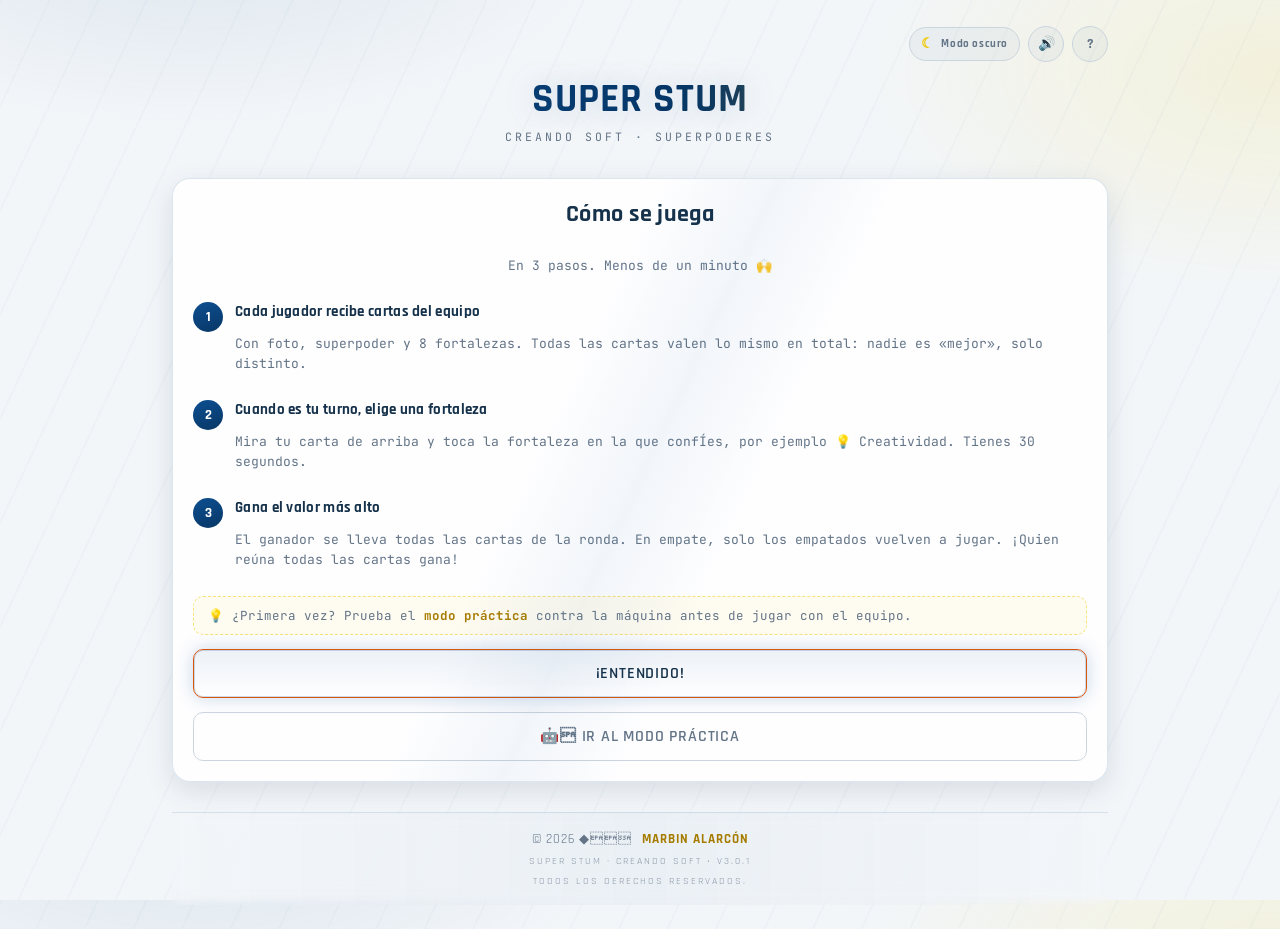
==== commit 3a9f2d8c: "v3" ====
--- a/index.html
+++ b/index.html
@@ -90,7 +90,7 @@
                 <div class="divider">o</div>
 
                 <div class="panel mode-card bot" id="btn-solo">
-                    <h3>🤖 Modo práctica</h3>
+                    <h3>🤖 Modo práctica</h3>
                     <p class="muted">Juega solo contra 3 rivales virtuales. Ideal para aprender sin crear sala y sin conexión.</p>
                 </div>
             </div>
@@ -229,7 +229,7 @@
             </div>
 
             <div class="footer-line small" id="footer-version">
-                SUPER STUM • Creando Soft • v3.0.0
+                SUPER STUM • Creando Soft • <v3 class="0 1"></v3>
             </div>
 
             <div class="footer-line small">
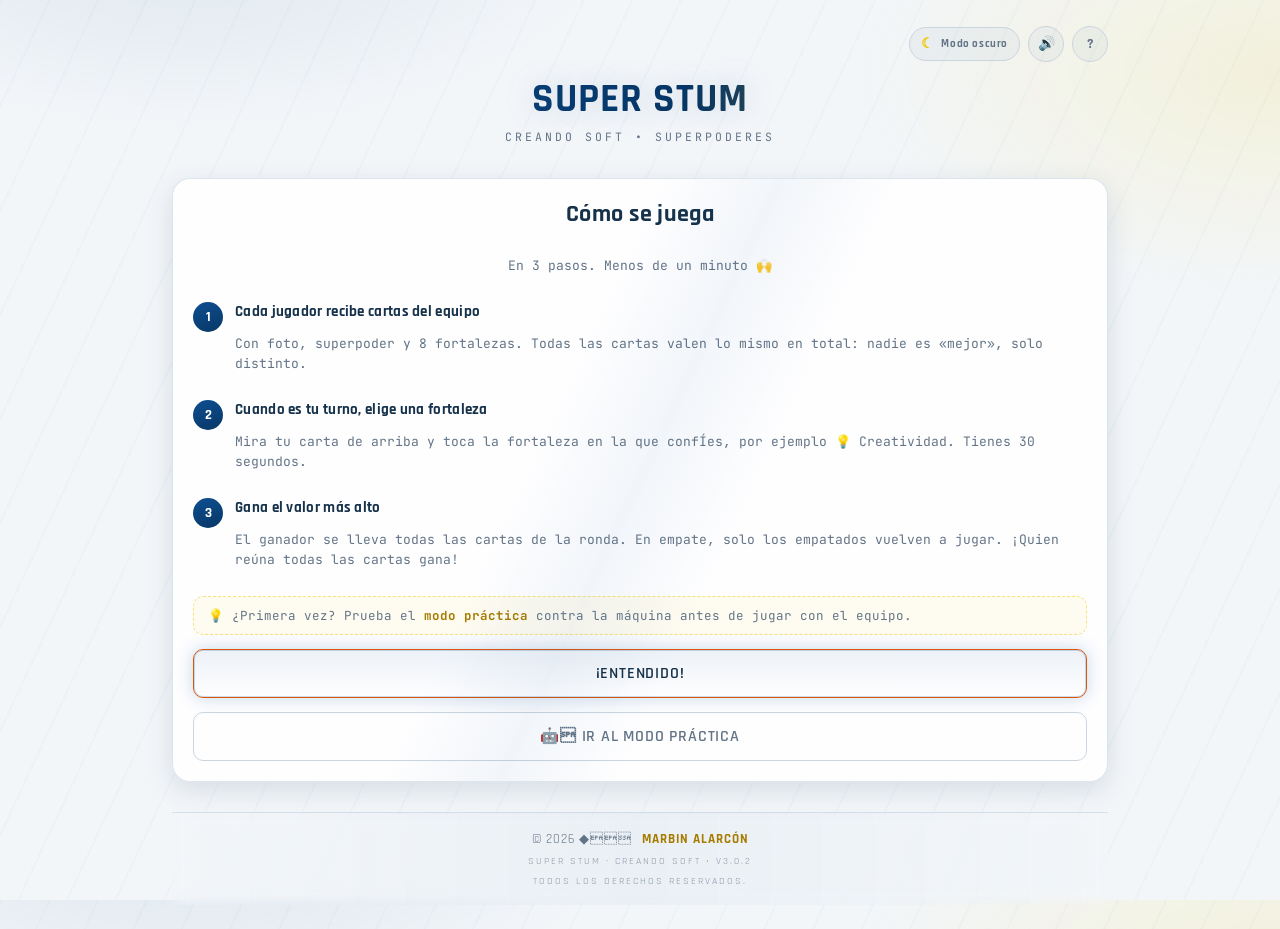
==== commit a02d8eef: "ajuste pequeño" ====
--- a/index.html
+++ b/index.html
@@ -8,7 +8,7 @@
     <meta name="theme-color" id="meta-theme-color" content="#080b10">
     <meta name="description"
         content="Juego de cartas de superpoderes del equipo, estilo Super Trunfo, multijugador en lí­nea ví­a P2P.">
-    <title>SUPER STUM - Creando Soft</title>
+    <title>SUPER STUM • Creando Soft • Superpoderes</title>
 
     <!-- PWA: manifiesto e iconos -->
     <link rel="manifest" href="manifest.json">
@@ -56,7 +56,7 @@
                 <button class="round-btn" id="btn-help" type="button" aria-label="Cómo se juega" title="Cómo se juega">?</button>
             </div>
             <h1>SUPER STUM</h1>
-            <p id="app-subtitle">Creando Soft</p>
+            <p id="app-subtitle">Creando Soft • Superpoderes</p>
         </div>
 
         <!-- ===================== LOBBY ===================== -->
@@ -229,7 +229,7 @@
             </div>
 
             <div class="footer-line small" id="footer-version">
-                SUPER STUM • Creando Soft • <v3 class="0 1"></v3>
+                SUPER STUM • Creando Soft • <v3 class="0 2"></v3>
             </div>
 
             <div class="footer-line small">
